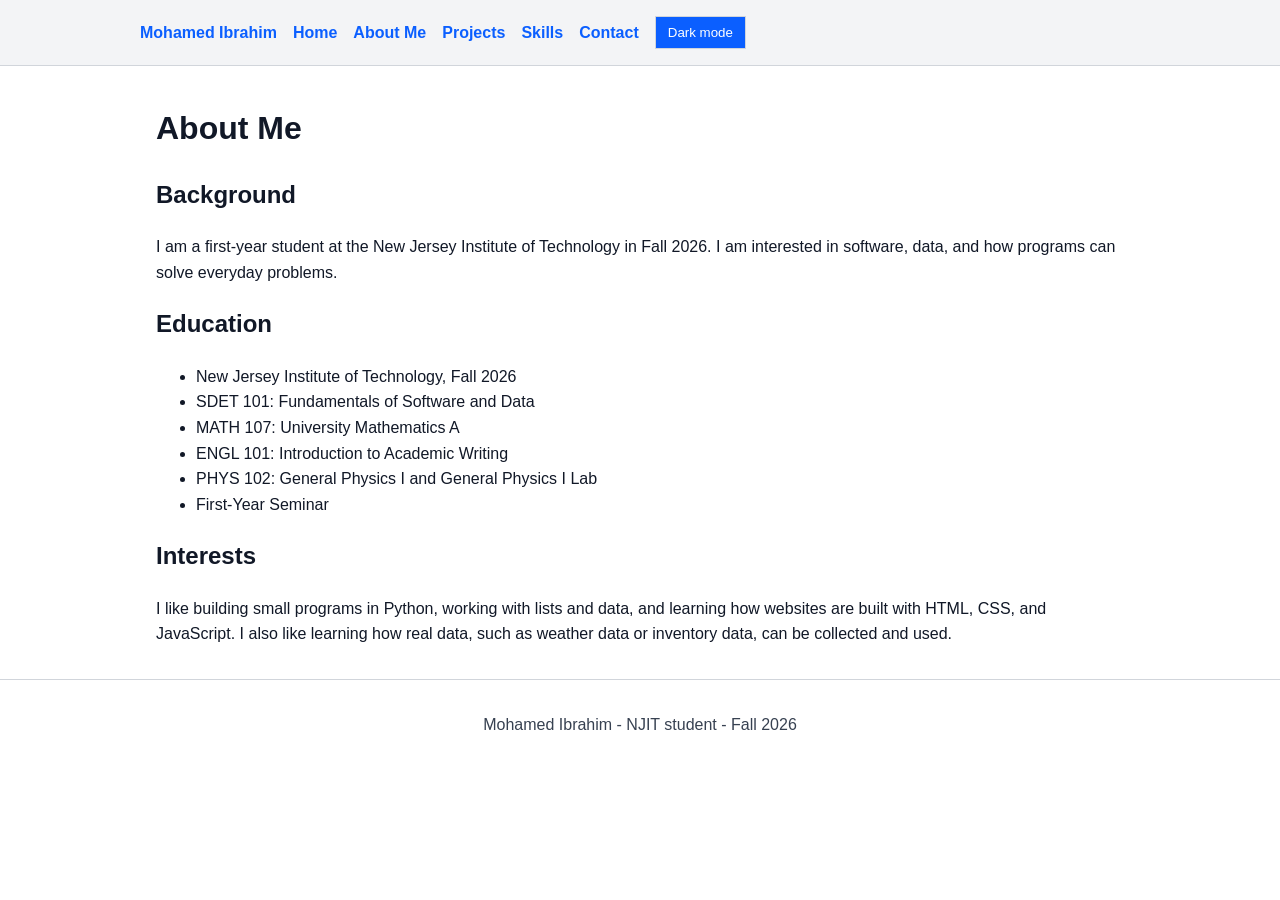
==== about.html @ d203141b "Initial portfolio site: five pages, stylesheet, script, and project images" ====
<!DOCTYPE html>
<html lang="en">
<head>
<meta charset="utf-8">
<meta name="viewport" content="width=device-width, initial-scale=1">
<title>Mohamed Ibrahim - About Me</title>
<link rel="stylesheet" href="styles.css">
<script src="script.js" defer></script>
</head>
<body>
<a class="skip-link" href="#main">Skip to main content</a>
<header>
<nav aria-label="Main navigation">
<a href="index.html">Mohamed Ibrahim</a>
<button class="menu-button" id="menu-button" aria-expanded="false" aria-controls="nav-links">Menu</button>
<ul class="nav-links" id="nav-links">
<li><a href="index.html">Home</a></li>
<li><a href="about.html">About Me</a></li>
<li><a href="projects.html">Projects</a></li>
<li><a href="skills.html">Skills</a></li>
<li><a href="contact.html">Contact</a></li>
</ul>
<button class="theme-button" id="theme-button">Dark mode</button>
</nav>
</header>
<main id="main">
<h1>About Me</h1>
<section>
<h2>Background</h2>
<p>I am a first-year student at the New Jersey Institute of Technology in Fall 2026. I am interested in software, data, and how programs can solve everyday problems.</p>
</section>
<section>
<h2>Education</h2>
<ul>
<li>New Jersey Institute of Technology, Fall 2026</li>
<li>SDET 101: Fundamentals of Software and Data</li>
<li>MATH 107: University Mathematics A</li>
<li>ENGL 101: Introduction to Academic Writing</li>
<li>PHYS 102: General Physics I and General Physics I Lab</li>
<li>First-Year Seminar</li>
</ul>
</section>
<section>
<h2>Interests</h2>
<p>I like building small programs in Python, working with lists and data, and learning how websites are built with HTML, CSS, and JavaScript. I also like learning how real data, such as weather data or inventory data, can be collected and used.</p>
</section>
</main>
<footer><p>Mohamed Ibrahim - NJIT student - Fall 2026</p></footer>
</body>
</html>
---- styles.css ----
:root{--bg:#ffffff;--text:#111827;--muted:#374151;--accent:#0b5fff;--card:#f3f4f6;--border:#d1d5db}
body.dark{--bg:#111827;--text:#f9fafb;--muted:#d1d5db;--accent:#93c5fd;--card:#1f2937;--border:#4b5563}
*{box-sizing:border-box}
body{margin:0;font-family:Arial,Helvetica,sans-serif;background:var(--bg);color:var(--text);line-height:1.6}
a{color:var(--accent)}
a:focus,button:focus,input:focus,textarea:focus{outline:3px solid #f59e0b;outline-offset:2px}
.skip-link{position:absolute;left:-9999px;top:auto}
.skip-link:focus{left:1rem;top:1rem;background:var(--bg);padding:0.5rem}
header{background:var(--card);border-bottom:1px solid var(--border);padding:1rem}
nav{display:flex;gap:1rem;align-items:center;flex-wrap:wrap;max-width:1000px;margin:0 auto}
nav a{font-weight:bold;text-decoration:none}
nav a:hover,nav a:focus{text-decoration:underline}
.nav-links{display:flex;gap:1rem;flex-wrap:wrap;list-style:none;margin:0;padding:0}
.menu-button,.theme-button{margin-left:auto;background:var(--accent);color:#fff;border:1px solid var(--border);padding:0.5rem 0.75rem;cursor:pointer}
.theme-button{margin-left:0}
main{max-width:1000px;margin:0 auto;padding:1rem}
footer{border-top:1px solid var(--border);padding:1rem;text-align:center;color:var(--muted)}
.card{background:var(--card);border:1px solid var(--border);padding:1rem;margin:1rem 0}
img{max-width:100%;height:auto;display:block}
form label{display:block;margin-top:1rem}
form input,form textarea{width:100%;padding:0.5rem;margin-top:0.25rem}
form button{background:var(--accent);color:#fff;border:none;padding:0.75rem 1rem;cursor:pointer;margin-top:1rem}
.error{color:#b91c1c;font-weight:bold}
.success{color:#065f46;font-weight:bold}
body.dark .error{color:#fca5a5}
body.dark .success{color:#a7f3d0}
@media (max-width:700px){
  .nav-links{display:none;flex-direction:column;width:100%}
  .nav-links.open{display:flex}
  .menu-button{display:block}
  main{padding:0.75rem}
}
@media (min-width:701px){
  .menu-button{display:none}
}
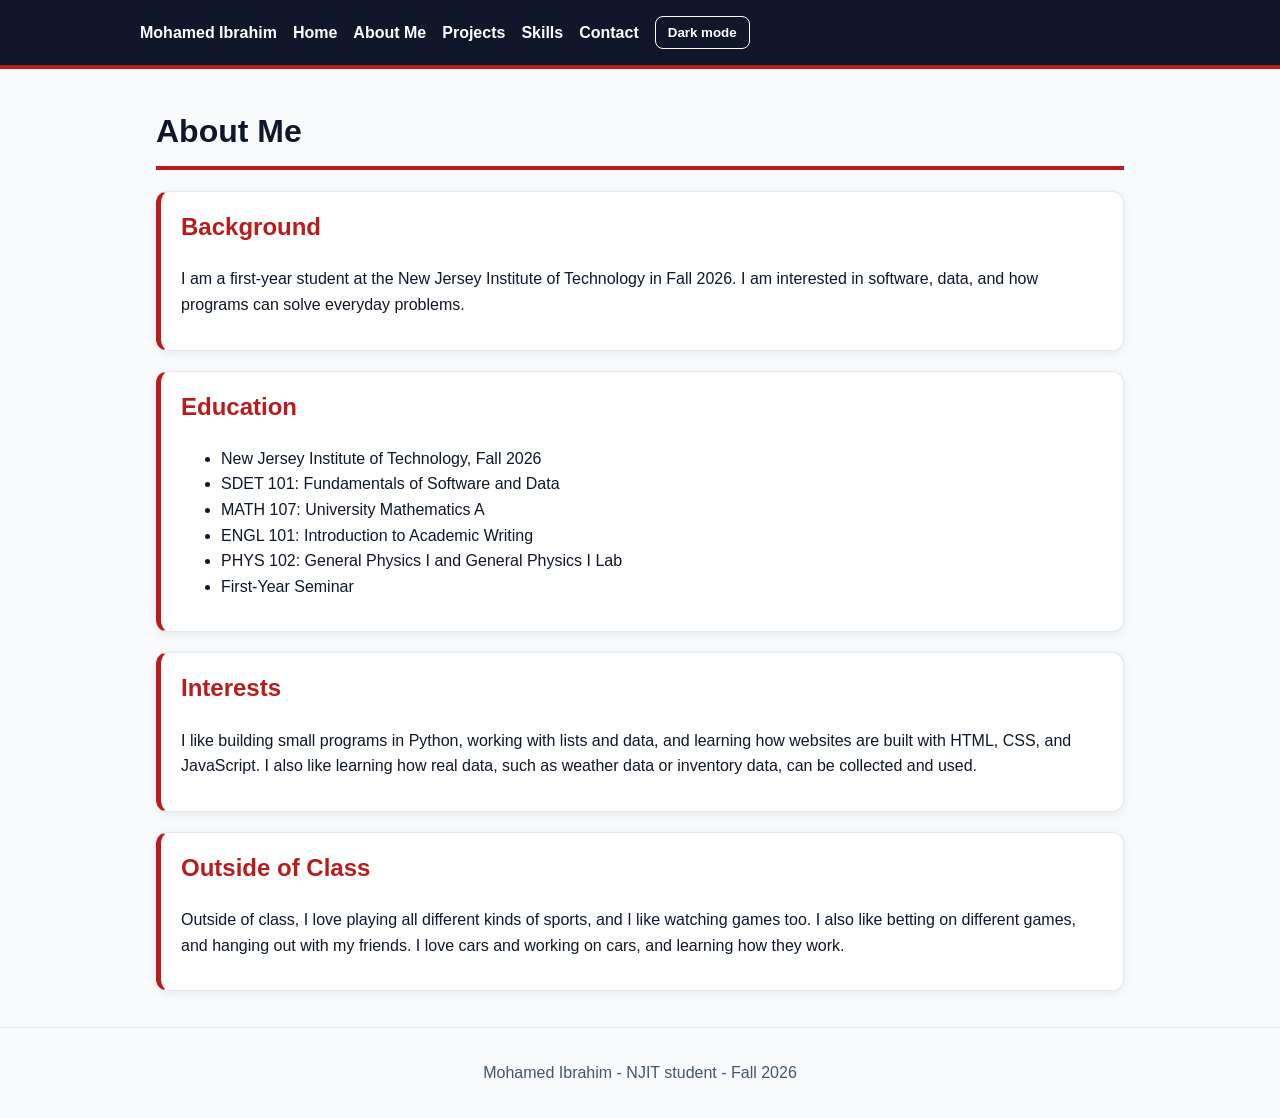
==== commit 68798867: "Add Outside of Class section and modern casual theme, Nov 9" ====
--- a/about.html
+++ b/about.html
@@ -44,6 +44,10 @@
 <h2>Interests</h2>
 <p>I like building small programs in Python, working with lists and data, and learning how websites are built with HTML, CSS, and JavaScript. I also like learning how real data, such as weather data or inventory data, can be collected and used.</p>
 </section>
+<section>
+<h2>Outside of Class</h2>
+<p>Outside of class, I love playing all different kinds of sports, and I like watching games too. I also like betting on different games, and hanging out with my friends. I love cars and working on cars, and learning how they work.</p>
+</section>
 </main>
 <footer><p>Mohamed Ibrahim - NJIT student - Fall 2026</p></footer>
 </body>
--- a/styles.css
+++ b/styles.css
@@ -1,25 +1,29 @@
-:root{--bg:#ffffff;--text:#111827;--muted:#374151;--accent:#0b5fff;--card:#f3f4f6;--border:#d1d5db}
-body.dark{--bg:#111827;--text:#f9fafb;--muted:#d1d5db;--accent:#93c5fd;--card:#1f2937;--border:#4b5563}
+:root{--bg:#f8fafc;--text:#0f172a;--muted:#475569;--accent:#b91c1c;--accent-light:#fee2e2;--card:#ffffff;--border:#e2e8f0;--header:#0f172a}
+body.dark{--bg:#0f172a;--text:#f8fafc;--muted:#cbd5e1;--accent:#f87171;--accent-light:#450a0a;--card:#1e293b;--border:#334155;--header:#020617}
 *{box-sizing:border-box}
 body{margin:0;font-family:Arial,Helvetica,sans-serif;background:var(--bg);color:var(--text);line-height:1.6}
 a{color:var(--accent)}
 a:focus,button:focus,input:focus,textarea:focus{outline:3px solid #f59e0b;outline-offset:2px}
 .skip-link{position:absolute;left:-9999px;top:auto}
 .skip-link:focus{left:1rem;top:1rem;background:var(--bg);padding:0.5rem}
-header{background:var(--card);border-bottom:1px solid var(--border);padding:1rem}
+header{background:var(--header);border-bottom:4px solid var(--accent);padding:1rem}
 nav{display:flex;gap:1rem;align-items:center;flex-wrap:wrap;max-width:1000px;margin:0 auto}
-nav a{font-weight:bold;text-decoration:none}
+nav a{font-weight:bold;text-decoration:none;color:#ffffff}
 nav a:hover,nav a:focus{text-decoration:underline}
 .nav-links{display:flex;gap:1rem;flex-wrap:wrap;list-style:none;margin:0;padding:0}
-.menu-button,.theme-button{margin-left:auto;background:var(--accent);color:#fff;border:1px solid var(--border);padding:0.5rem 0.75rem;cursor:pointer}
-.theme-button{margin-left:0}
+.nav-links a{color:#ffffff}
+.menu-button,.theme-button{margin-left:auto;background:var(--accent);color:#fff;border:1px solid var(--accent);border-radius:8px;padding:0.5rem 0.75rem;cursor:pointer;font-weight:bold}
+.theme-button{margin-left:0;background:transparent;border-color:#ffffff}
 main{max-width:1000px;margin:0 auto;padding:1rem}
+main h1{font-size:2rem;border-bottom:4px solid var(--accent);padding-bottom:0.5rem}
+main section{background:var(--card);border:1px solid var(--border);border-left:5px solid var(--accent);border-radius:12px;padding:1rem 1.25rem;margin:1.25rem 0;box-shadow:0 2px 8px rgba(15,23,42,0.08)}
+main section h2{margin-top:0;color:var(--accent)}
 footer{border-top:1px solid var(--border);padding:1rem;text-align:center;color:var(--muted)}
-.card{background:var(--card);border:1px solid var(--border);padding:1rem;margin:1rem 0}
-img{max-width:100%;height:auto;display:block}
+.card{background:var(--card);border:1px solid var(--border);border-radius:12px;padding:1rem;margin:1rem 0;box-shadow:0 2px 8px rgba(15,23,42,0.08)}
+img{max-width:100%;height:auto;display:block;border-radius:8px}
 form label{display:block;margin-top:1rem}
-form input,form textarea{width:100%;padding:0.5rem;margin-top:0.25rem}
-form button{background:var(--accent);color:#fff;border:none;padding:0.75rem 1rem;cursor:pointer;margin-top:1rem}
+form input,form textarea{width:100%;padding:0.5rem;margin-top:0.25rem;border:1px solid var(--border);border-radius:8px;background:var(--card);color:var(--text)}
+form button{background:var(--accent);color:#fff;border:none;border-radius:8px;padding:0.75rem 1rem;cursor:pointer;margin-top:1rem;font-weight:bold}
 .error{color:#b91c1c;font-weight:bold}
 .success{color:#065f46;font-weight:bold}
 body.dark .error{color:#fca5a5}
@@ -29,6 +33,7 @@
   .nav-links.open{display:flex}
   .menu-button{display:block}
   main{padding:0.75rem}
+  main h1{font-size:1.6rem}
 }
 @media (min-width:701px){
   .menu-button{display:none}
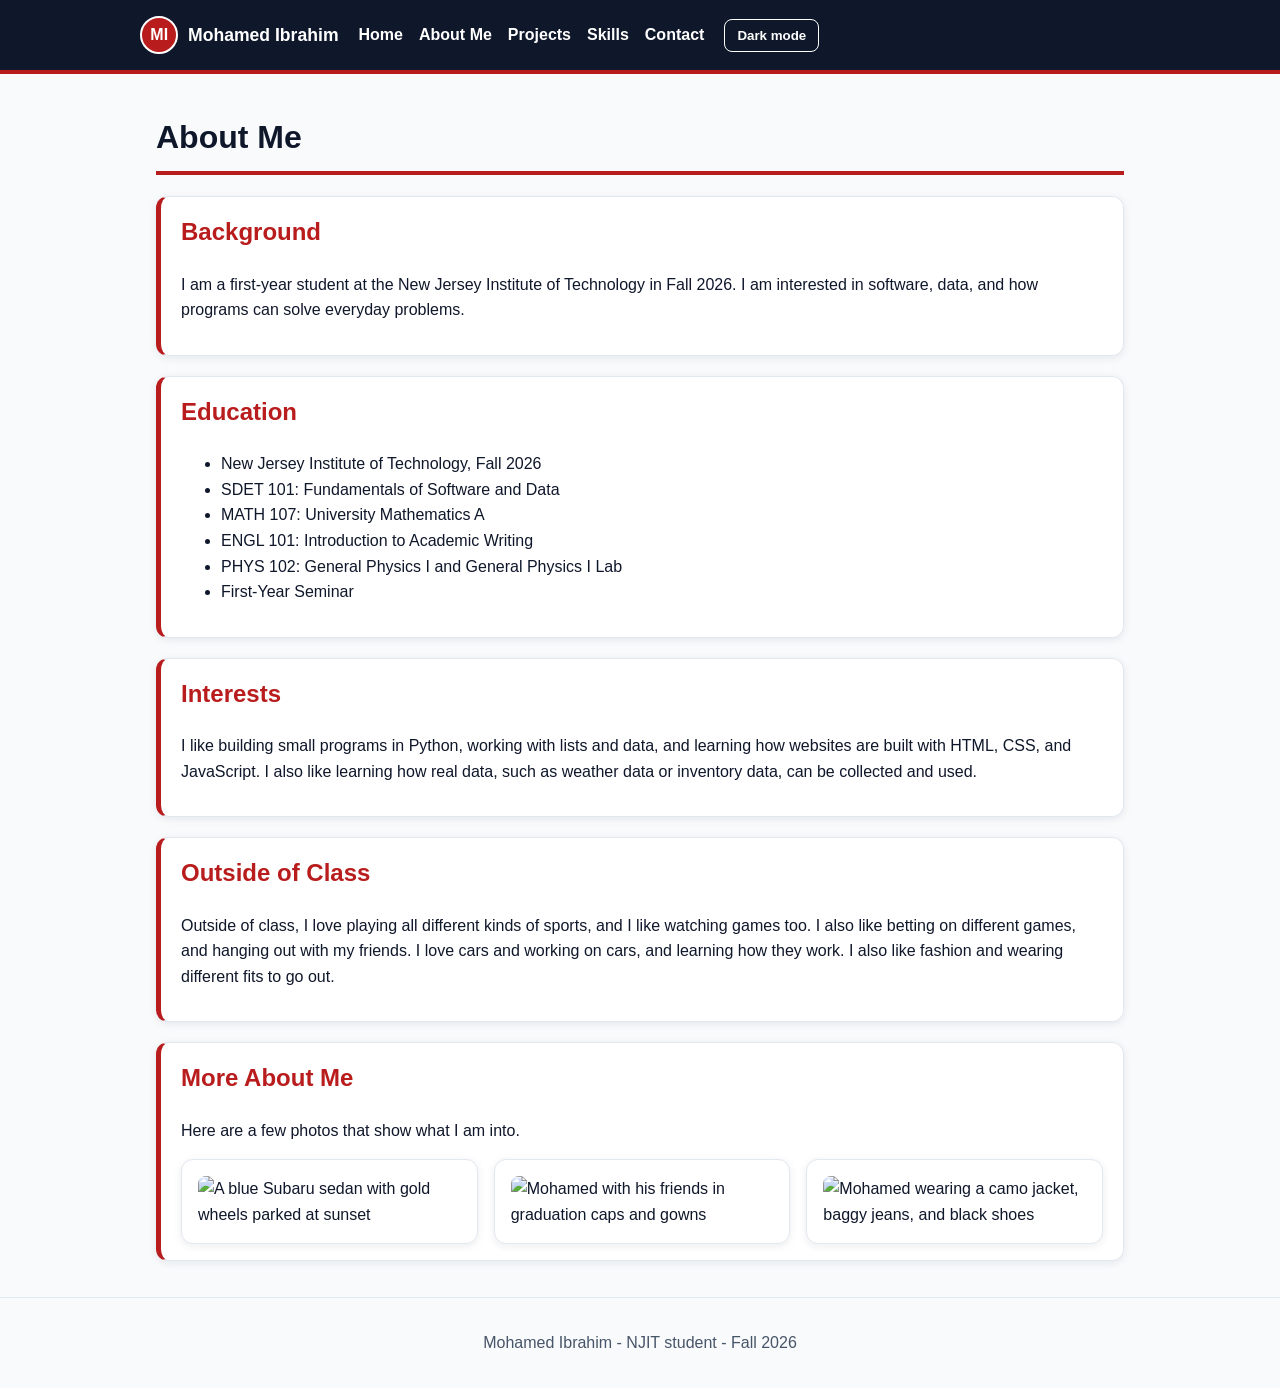
==== commit 676c6c83: "Add MI logo, photos, and fashion line, Nov 9" ====
--- a/about.html
+++ b/about.html
@@ -11,7 +11,7 @@
 <a class="skip-link" href="#main">Skip to main content</a>
 <header>
 <nav aria-label="Main navigation">
-<a href="index.html">Mohamed Ibrahim</a>
+<a class="logo" href="index.html"><span class="logo-mark" aria-hidden="true">MI</span> Mohamed Ibrahim</a>
 <button class="menu-button" id="menu-button" aria-expanded="false" aria-controls="nav-links">Menu</button>
 <ul class="nav-links" id="nav-links">
 <li><a href="index.html">Home</a></li>
@@ -46,7 +46,22 @@
 </section>
 <section>
 <h2>Outside of Class</h2>
-<p>Outside of class, I love playing all different kinds of sports, and I like watching games too. I also like betting on different games, and hanging out with my friends. I love cars and working on cars, and learning how they work.</p>
+<p>Outside of class, I love playing all different kinds of sports, and I like watching games too. I also like betting on different games, and hanging out with my friends. I love cars and working on cars, and learning how they work. I also like fashion and wearing different fits to go out.</p>
+</section>
+<section>
+<h2>More About Me</h2>
+<p>Here are a few photos that show what I am into.</p>
+<div class="photo-grid">
+<figure class="card">
+<img src="images/car.jpg" alt="A blue Subaru sedan with gold wheels parked at sunset">
+</figure>
+<figure class="card">
+<img src="images/graduation-friends.jpg" alt="Mohamed with his friends in graduation caps and gowns">
+</figure>
+<figure class="card">
+<img src="images/fashion-fit.jpg" alt="Mohamed wearing a camo jacket, baggy jeans, and black shoes">
+</figure>
+</div>
 </section>
 </main>
 <footer><p>Mohamed Ibrahim - NJIT student - Fall 2026</p></footer>
--- a/styles.css
+++ b/styles.css
@@ -7,10 +7,12 @@
 .skip-link{position:absolute;left:-9999px;top:auto}
 .skip-link:focus{left:1rem;top:1rem;background:var(--bg);padding:0.5rem}
 header{background:var(--header);border-bottom:4px solid var(--accent);padding:1rem}
-nav{display:flex;gap:1rem;align-items:center;flex-wrap:wrap;max-width:1000px;margin:0 auto}
+nav{display:flex;gap:1.25rem;align-items:center;flex-wrap:wrap;max-width:1000px;margin:0 auto;justify-content:flex-start}
 nav a{font-weight:bold;text-decoration:none;color:#ffffff}
 nav a:hover,nav a:focus{text-decoration:underline}
-.nav-links{display:flex;gap:1rem;flex-wrap:wrap;list-style:none;margin:0;padding:0}
+.logo{display:flex;align-items:center;gap:0.6rem;font-size:1.1rem}
+.logo-mark{display:inline-flex;align-items:center;justify-content:center;width:2.4rem;height:2.4rem;border-radius:50%;background:var(--accent);color:#ffffff;font-weight:bold;font-size:1rem;border:2px solid #ffffff;flex-shrink:0}
+.nav-links{display:flex;gap:1rem;flex-wrap:wrap;list-style:none;margin:0;padding:0;justify-content:flex-start}
 .nav-links a{color:#ffffff}
 .menu-button,.theme-button{margin-left:auto;background:var(--accent);color:#fff;border:1px solid var(--accent);border-radius:8px;padding:0.5rem 0.75rem;cursor:pointer;font-weight:bold}
 .theme-button{margin-left:0;background:transparent;border-color:#ffffff}
@@ -20,6 +22,9 @@
 main section h2{margin-top:0;color:var(--accent)}
 footer{border-top:1px solid var(--border);padding:1rem;text-align:center;color:var(--muted)}
 .card{background:var(--card);border:1px solid var(--border);border-radius:12px;padding:1rem;margin:1rem 0;box-shadow:0 2px 8px rgba(15,23,42,0.08)}
+.photo-grid{display:grid;grid-template-columns:repeat(3,1fr);gap:1rem}
+.photo-grid figure{margin:0}
+.image-caption{color:var(--muted);margin-top:0.5rem}
 img{max-width:100%;height:auto;display:block;border-radius:8px}
 form label{display:block;margin-top:1rem}
 form input,form textarea{width:100%;padding:0.5rem;margin-top:0.25rem;border:1px solid var(--border);border-radius:8px;background:var(--card);color:var(--text)}
@@ -34,6 +39,7 @@
   .menu-button{display:block}
   main{padding:0.75rem}
   main h1{font-size:1.6rem}
+  .photo-grid{grid-template-columns:1fr}
 }
 @media (min-width:701px){
   .menu-button{display:none}
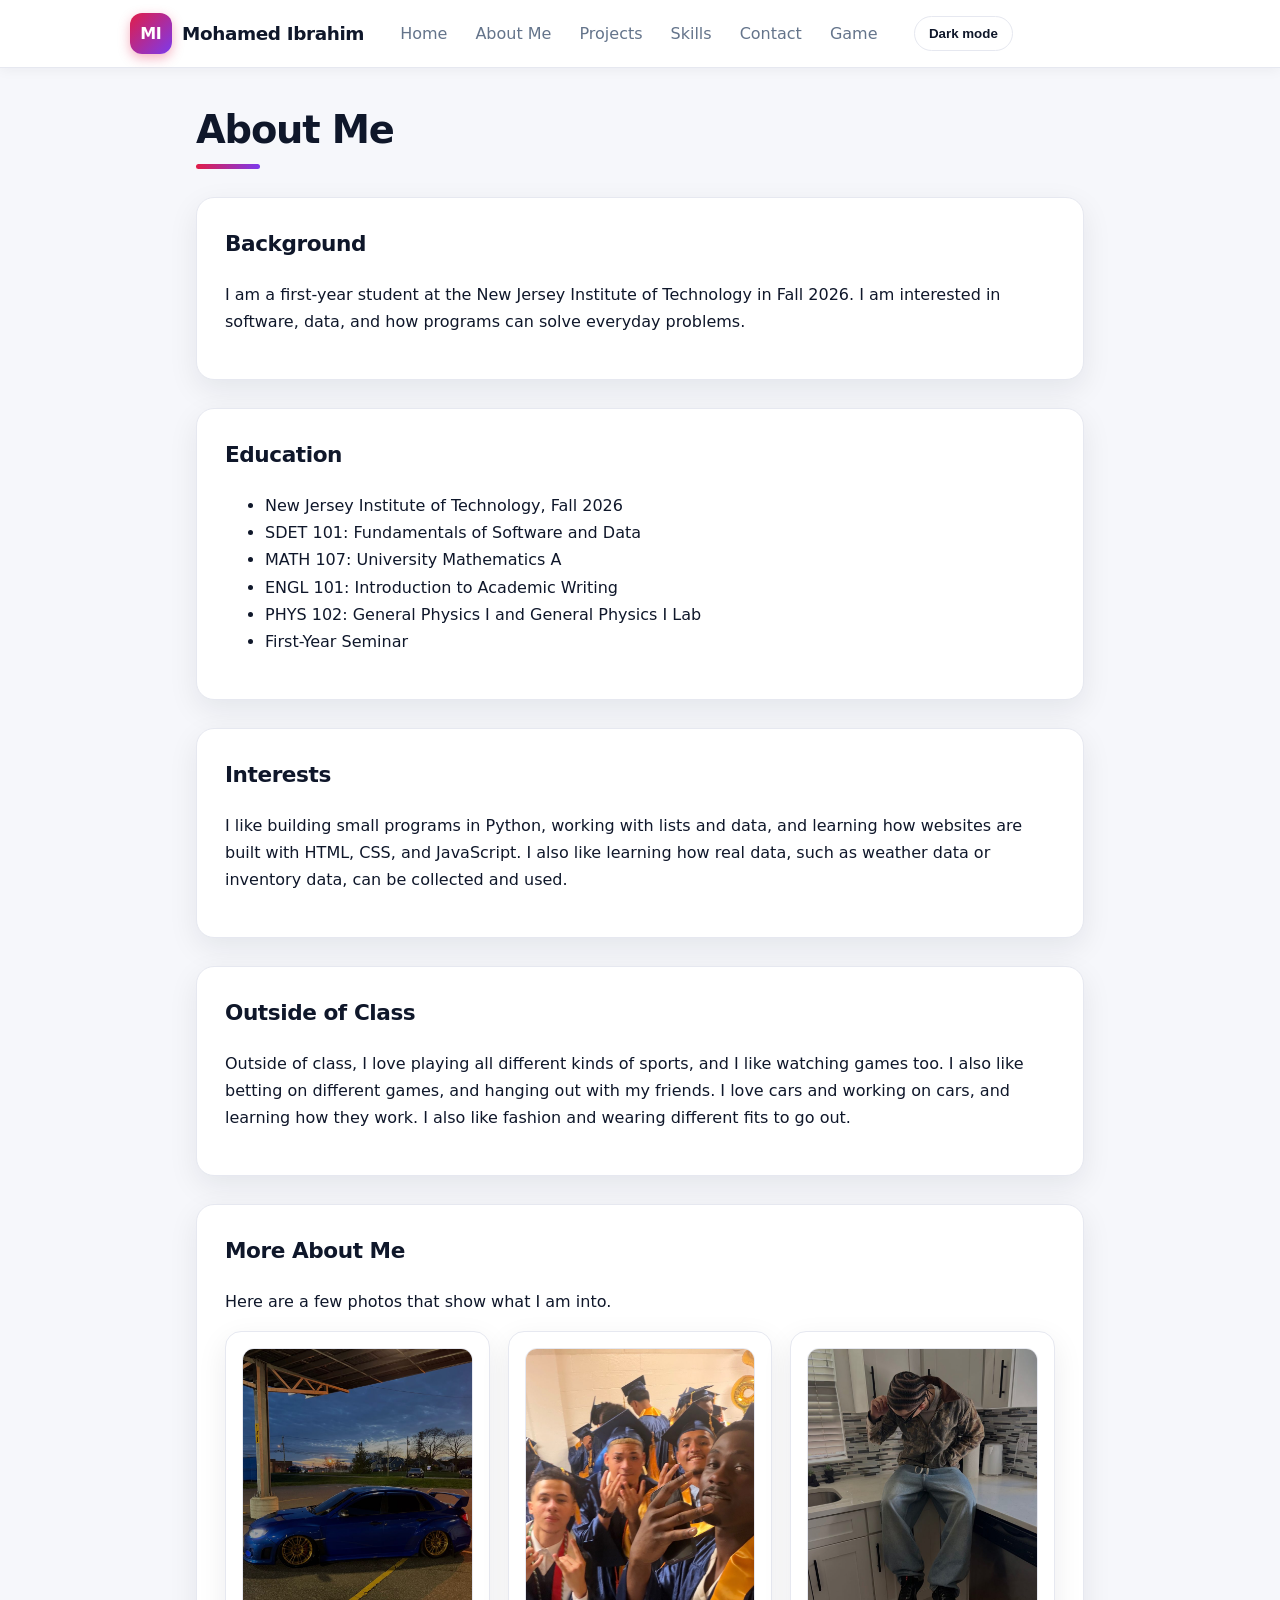
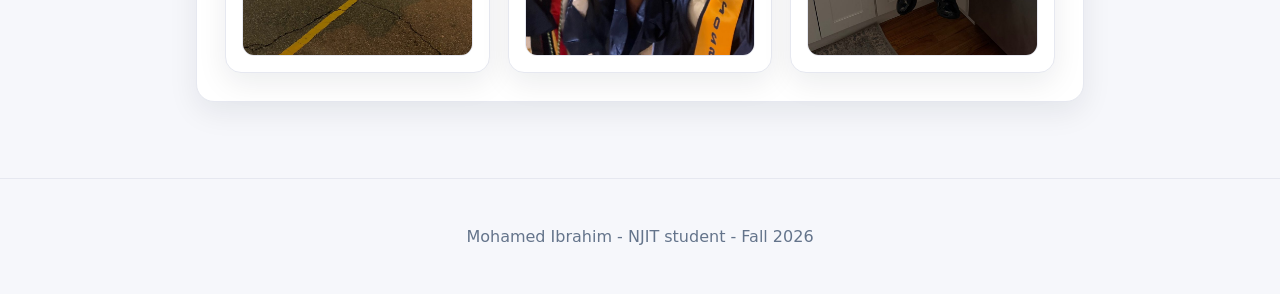
==== commit 44b88482: "Add Game page with two games and fix Projects pictures, Nov 9" ====
--- a/about.html
+++ b/about.html
@@ -19,6 +19,7 @@
 <li><a href="projects.html">Projects</a></li>
 <li><a href="skills.html">Skills</a></li>
 <li><a href="contact.html">Contact</a></li>
+<li><a href="game.html">Game</a></li>
 </ul>
 <button class="theme-button" id="theme-button">Dark mode</button>
 </nav>
--- a/styles.css
+++ b/styles.css
@@ -1,34 +1,46 @@
-:root{--bg:#f8fafc;--text:#0f172a;--muted:#475569;--accent:#b91c1c;--accent-light:#fee2e2;--card:#ffffff;--border:#e2e8f0;--header:#0f172a}
-body.dark{--bg:#0f172a;--text:#f8fafc;--muted:#cbd5e1;--accent:#f87171;--accent-light:#450a0a;--card:#1e293b;--border:#334155;--header:#020617}
+:root{--bg:#f6f7fb;--text:#0f172a;--muted:#64748b;--accent:#e11d48;--accent2:#1d4ed8;--card:#ffffff;--border:#e6e8f0;--header:#ffffff;--shadow:0 10px 30px rgba(15,23,42,0.08)}
+body.dark{--bg:#0b1220;--text:#f1f5f9;--muted:#94a3b8;--accent:#fb7185;--accent2:#93c5fd;--card:#111c33;--border:#24344f;--header:#0b1220;--shadow:0 10px 30px rgba(0,0,0,0.35)}
 *{box-sizing:border-box}
-body{margin:0;font-family:Arial,Helvetica,sans-serif;background:var(--bg);color:var(--text);line-height:1.6}
-a{color:var(--accent)}
+body{margin:0;font-family:system-ui,-apple-system,"Segoe UI",Arial,Helvetica,sans-serif;background:var(--bg);color:var(--text);line-height:1.7}
+a{color:var(--accent2)}
 a:focus,button:focus,input:focus,textarea:focus{outline:3px solid #f59e0b;outline-offset:2px}
 .skip-link{position:absolute;left:-9999px;top:auto}
 .skip-link:focus{left:1rem;top:1rem;background:var(--bg);padding:0.5rem}
-header{background:var(--header);border-bottom:4px solid var(--accent);padding:1rem}
-nav{display:flex;gap:1.25rem;align-items:center;flex-wrap:wrap;max-width:1000px;margin:0 auto;justify-content:flex-start}
-nav a{font-weight:bold;text-decoration:none;color:#ffffff}
+header{background:var(--header);border-bottom:1px solid var(--border);padding:0.8rem 1rem;position:sticky;top:0;z-index:10;box-shadow:0 2px 12px rgba(15,23,42,0.05)}
+nav{display:flex;gap:1.5rem;align-items:center;flex-wrap:wrap;max-width:1020px;margin:0 auto;justify-content:flex-start}
+nav a{font-weight:600;text-decoration:none;color:var(--text)}
 nav a:hover,nav a:focus{text-decoration:underline}
-.logo{display:flex;align-items:center;gap:0.6rem;font-size:1.1rem}
-.logo-mark{display:inline-flex;align-items:center;justify-content:center;width:2.4rem;height:2.4rem;border-radius:50%;background:var(--accent);color:#ffffff;font-weight:bold;font-size:1rem;border:2px solid #ffffff;flex-shrink:0}
-.nav-links{display:flex;gap:1rem;flex-wrap:wrap;list-style:none;margin:0;padding:0;justify-content:flex-start}
-.nav-links a{color:#ffffff}
-.menu-button,.theme-button{margin-left:auto;background:var(--accent);color:#fff;border:1px solid var(--accent);border-radius:8px;padding:0.5rem 0.75rem;cursor:pointer;font-weight:bold}
-.theme-button{margin-left:0;background:transparent;border-color:#ffffff}
-main{max-width:1000px;margin:0 auto;padding:1rem}
-main h1{font-size:2rem;border-bottom:4px solid var(--accent);padding-bottom:0.5rem}
-main section{background:var(--card);border:1px solid var(--border);border-left:5px solid var(--accent);border-radius:12px;padding:1rem 1.25rem;margin:1.25rem 0;box-shadow:0 2px 8px rgba(15,23,42,0.08)}
-main section h2{margin-top:0;color:var(--accent)}
-footer{border-top:1px solid var(--border);padding:1rem;text-align:center;color:var(--muted)}
-.card{background:var(--card);border:1px solid var(--border);border-radius:12px;padding:1rem;margin:1rem 0;box-shadow:0 2px 8px rgba(15,23,42,0.08)}
-.photo-grid{display:grid;grid-template-columns:repeat(3,1fr);gap:1rem}
-.photo-grid figure{margin:0}
+.logo{display:flex;align-items:center;gap:0.65rem;font-size:1.15rem;font-weight:700;letter-spacing:-0.02em}
+.logo-mark{display:inline-flex;align-items:center;justify-content:center;width:2.6rem;height:2.6rem;border-radius:12px;background:linear-gradient(135deg,#e11d48,#7c3aed);color:#ffffff;font-weight:800;font-size:1rem;flex-shrink:0;box-shadow:0 4px 12px rgba(225,29,72,0.35)}
+.nav-links{display:flex;gap:0.25rem;flex-wrap:wrap;list-style:none;margin:0;padding:0;justify-content:flex-start}
+.nav-links a{color:var(--muted);font-weight:500;padding:0.45rem 0.75rem;border-radius:999px}
+.nav-links a:hover{color:var(--text);background:var(--card);text-decoration:none}
+.menu-button,.theme-button{margin-left:auto;background:linear-gradient(135deg,#e11d48,#7c3aed);color:#fff;border:none;border-radius:999px;padding:0.55rem 0.9rem;cursor:pointer;font-weight:600}
+.theme-button{margin-left:0;background:var(--card);color:var(--text);border:1px solid var(--border)}
+main{max-width:920px;margin:0 auto;padding:2.5rem 1rem 3rem}
+main h1{font-size:2.4rem;line-height:1.15;letter-spacing:-0.03em;margin:0 0 0.5rem}
+main h1::after{content:"";display:block;width:64px;height:5px;border-radius:999px;background:linear-gradient(90deg,#e11d48,#7c3aed);margin-top:0.75rem}
+main section{background:var(--card);border:1px solid var(--border);border-radius:18px;padding:1.75rem;margin:1.75rem 0;box-shadow:var(--shadow)}
+main section h2{margin-top:0;font-size:1.35rem;letter-spacing:-0.02em}
+footer{border-top:1px solid var(--border);padding:1.75rem;text-align:center;color:var(--muted)}
+.card{background:var(--card);border:1px solid var(--border);border-radius:16px;padding:1rem;margin:1rem 0;box-shadow:var(--shadow);transition:transform 0.2s ease,box-shadow 0.2s ease}
+.card:hover{transform:translateY(-3px)}
+.photo-grid{display:grid;grid-template-columns:repeat(3,1fr);gap:1.1rem}
+.photo-grid figure{margin:0;overflow:hidden}
+.photo-grid img{transition:transform 0.3s ease}
+.photo-grid figure:hover img{transform:scale(1.03)}
 .image-caption{color:var(--muted);margin-top:0.5rem}
-img{max-width:100%;height:auto;display:block;border-radius:8px}
-form label{display:block;margin-top:1rem}
-form input,form textarea{width:100%;padding:0.5rem;margin-top:0.25rem;border:1px solid var(--border);border-radius:8px;background:var(--card);color:var(--text)}
-form button{background:var(--accent);color:#fff;border:none;border-radius:8px;padding:0.75rem 1rem;cursor:pointer;margin-top:1rem;font-weight:bold}
+.lights{display:flex;gap:0.6rem;margin:1rem 0}
+.f1-light{width:2.2rem;height:2.2rem;border-radius:50%;background:#334155;display:inline-block}
+.f1-light.on{background:#ef4444;box-shadow:0 0 12px #ef4444}
+.f1-light.go{background:#22c55e;box-shadow:0 0 12px #22c55e}
+img{max-width:100%;height:auto;display:block;border-radius:12px;object-fit:contain}
+main section img, .card img{width:100%;height:auto;object-fit:contain;border:1px solid var(--border)}
+.photo-grid figure{overflow:visible}
+form label{display:block;margin-top:1rem;font-weight:600}
+form input,form textarea{width:100%;padding:0.7rem 0.8rem;margin-top:0.35rem;border:1px solid var(--border);border-radius:10px;background:var(--bg);color:var(--text);font:inherit}
+form button{background:linear-gradient(135deg,#e11d48,#7c3aed);color:#fff;border:none;border-radius:999px;padding:0.8rem 1.4rem;cursor:pointer;margin-top:1rem;font-weight:700}
+main section button{background:linear-gradient(135deg,#e11d48,#7c3aed);color:#fff;border:none;border-radius:999px;padding:0.7rem 1.2rem;cursor:pointer;font-weight:700;margin:0.25rem}
 .error{color:#b91c1c;font-weight:bold}
 .success{color:#065f46;font-weight:bold}
 body.dark .error{color:#fca5a5}
@@ -37,8 +49,8 @@
   .nav-links{display:none;flex-direction:column;width:100%}
   .nav-links.open{display:flex}
   .menu-button{display:block}
-  main{padding:0.75rem}
-  main h1{font-size:1.6rem}
+  main{padding:1.5rem 0.9rem}
+  main h1{font-size:1.9rem}
   .photo-grid{grid-template-columns:1fr}
 }
 @media (min-width:701px){
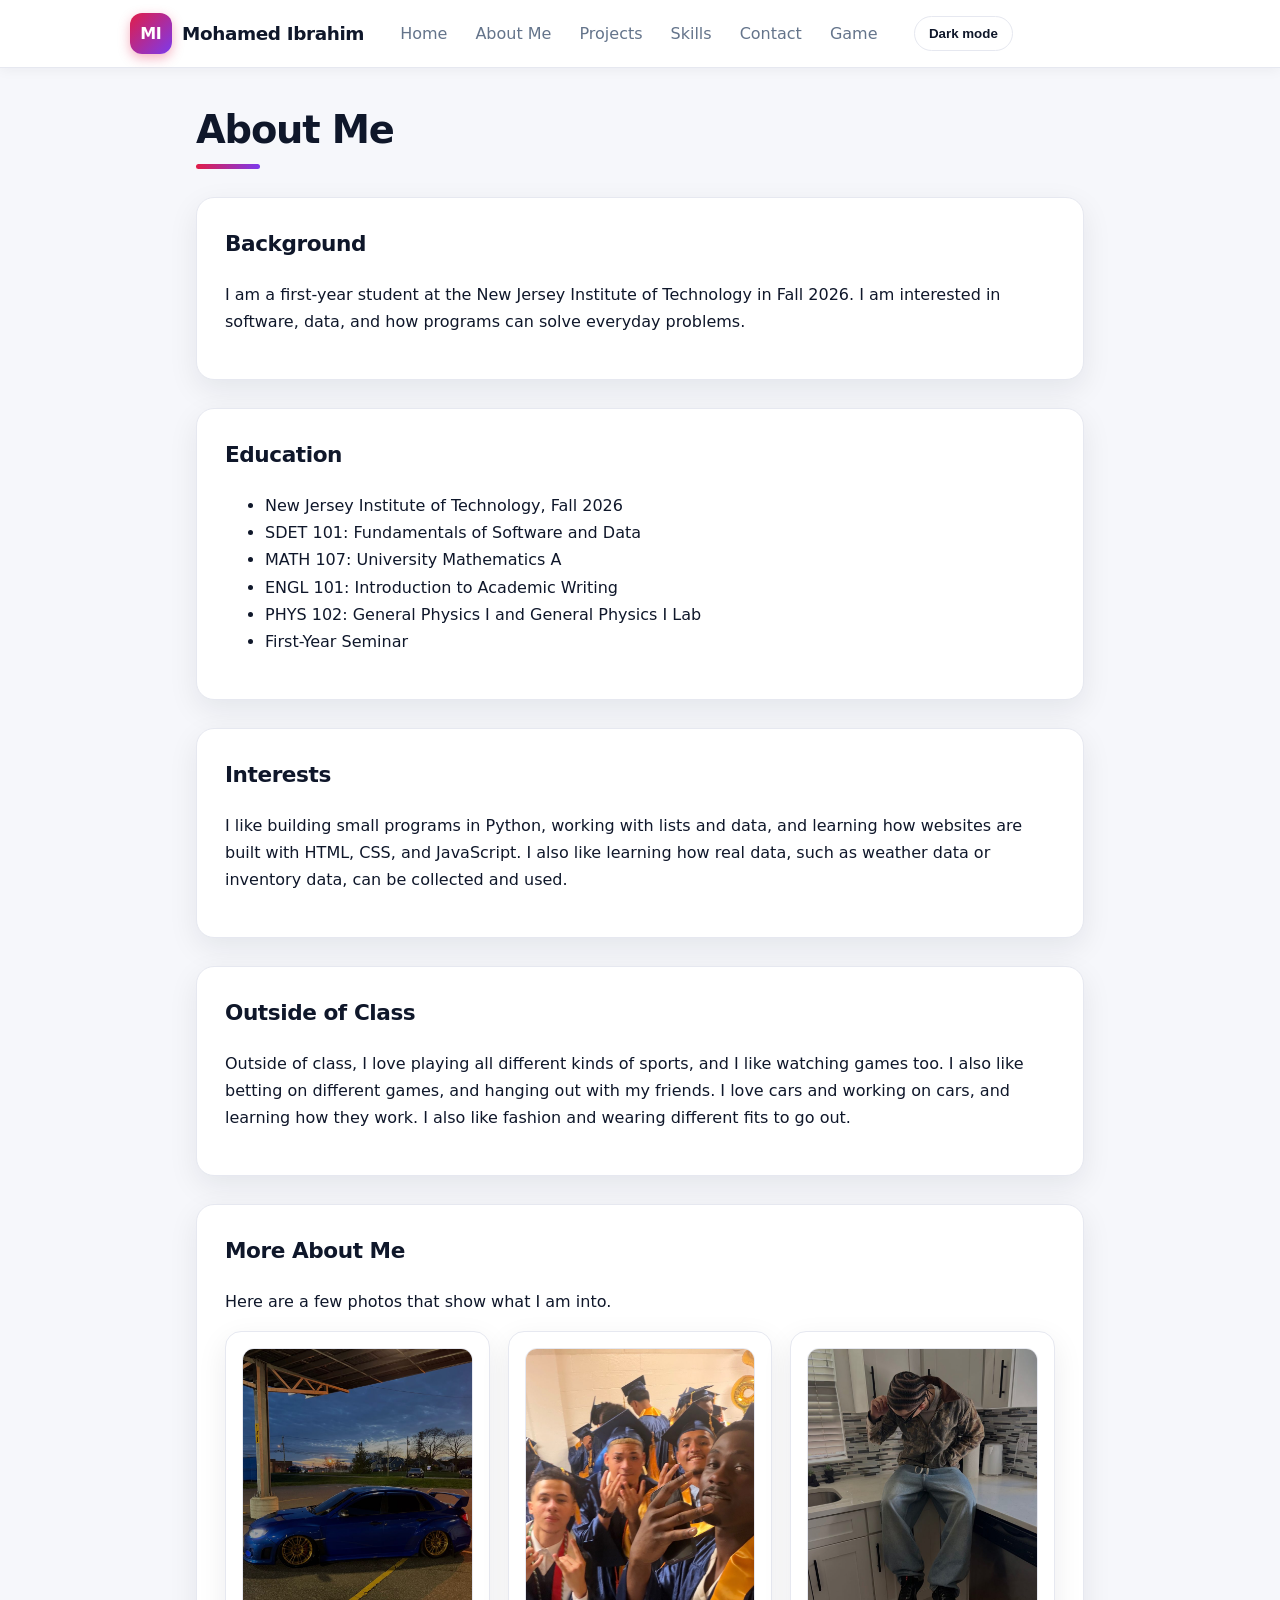
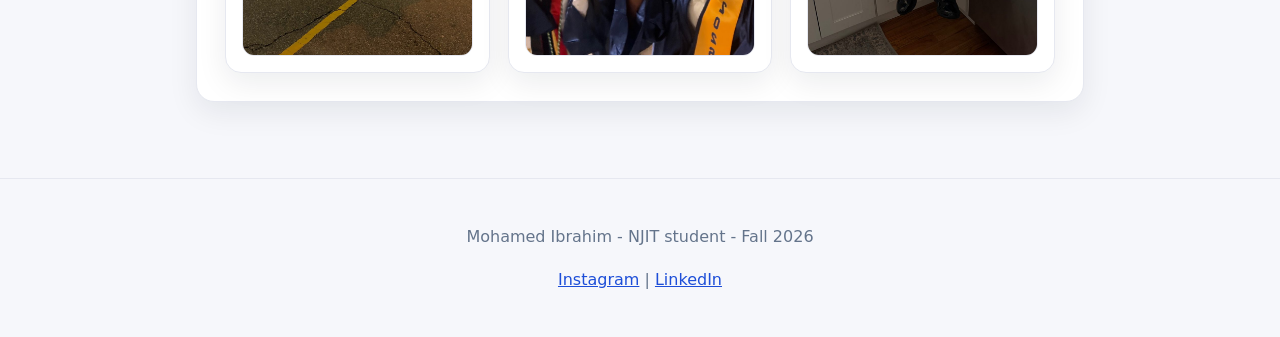
==== commit fc4bba8b: "Add Instagram and LinkedIn links, Nov 9" ====
--- a/about.html
+++ b/about.html
@@ -65,6 +65,6 @@
 </div>
 </section>
 </main>
-<footer><p>Mohamed Ibrahim - NJIT student - Fall 2026</p></footer>
+<footer><p>Mohamed Ibrahim - NJIT student - Fall 2026</p><p><a href="https://www.instagram.com/distinctlymo/">Instagram</a> | <a href="https://www.linkedin.com/in/mohamed-ibrahim-390871430">LinkedIn</a></p></footer>
 </body>
 </html>
--- a/styles.css
+++ b/styles.css
@@ -30,6 +30,16 @@
 .photo-grid img{transition:transform 0.3s ease}
 .photo-grid figure:hover img{transform:scale(1.03)}
 .image-caption{color:var(--muted);margin-top:0.5rem}
+.hero{background:linear-gradient(135deg,#e11d48,#7c3aed);color:#fff;border-radius:22px;padding:2.5rem 2rem;margin-bottom:2rem}
+.hero h1{color:#fff}
+.hero h1::after{background:#fff}
+.hero-tag{font-size:1.15rem;line-height:1.6}
+.hero-button{display:inline-block;background:#fff;color:#7c3aed;border-radius:999px;padding:0.8rem 1.4rem;font-weight:700;margin:0.25rem;text-decoration:none}
+.hero-button-light{background:transparent;color:#fff;border:2px solid #fff}
+.card-grid{display:grid;grid-template-columns:repeat(auto-fit,minmax(220px,1fr));gap:1rem;margin-top:1rem}
+.social-button{display:inline-block;background:linear-gradient(135deg,#e11d48,#7c3aed);color:#fff;border-radius:999px;padding:0.8rem 1.4rem;font-weight:700;margin:0.25rem;text-decoration:none}
+footer a{color:var(--accent2)}
+.card-grid .card{margin:0}
 .lights{display:flex;gap:0.6rem;margin:1rem 0}
 .f1-light{width:2.2rem;height:2.2rem;border-radius:50%;background:#334155;display:inline-block}
 .f1-light.on{background:#ef4444;box-shadow:0 0 12px #ef4444}
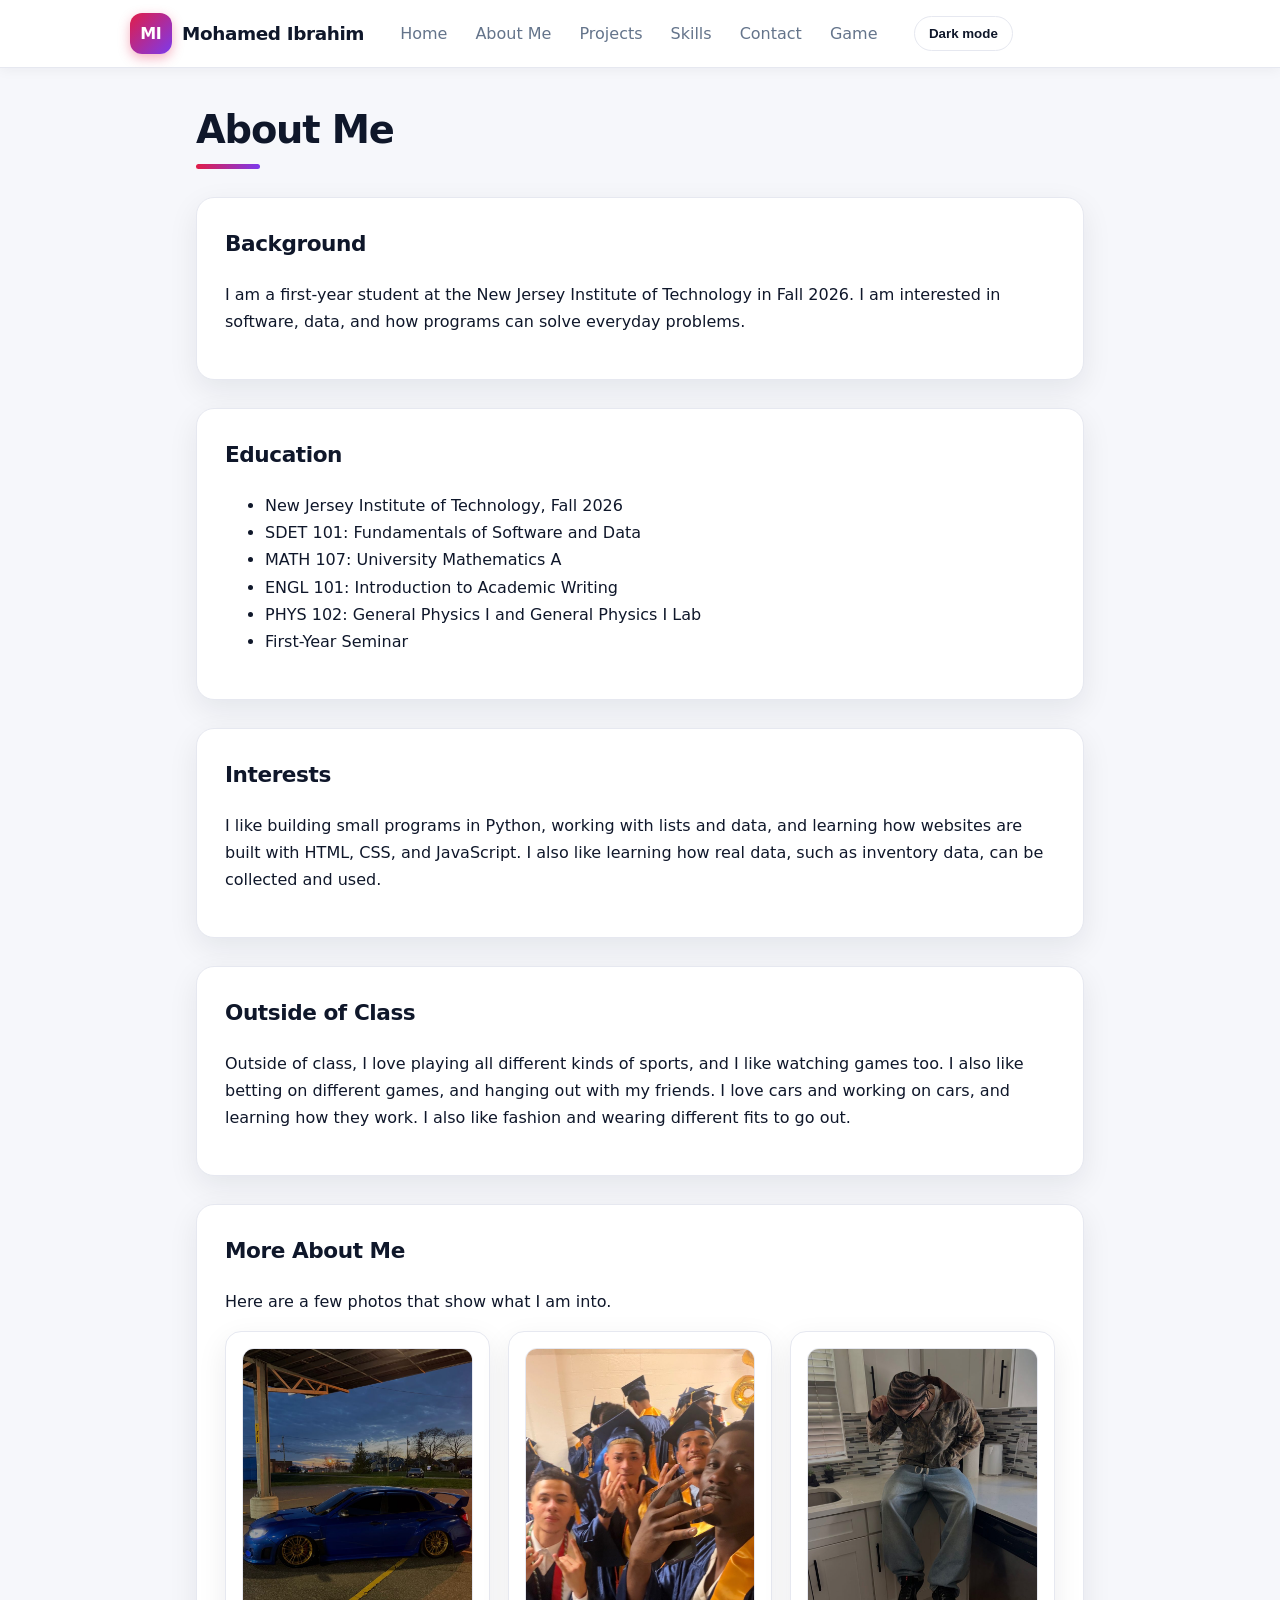
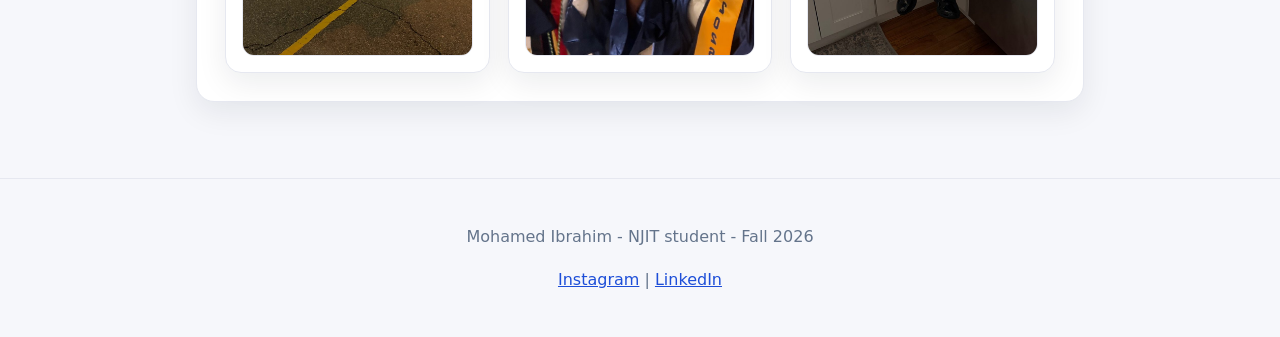
==== commit 9fa3e3d6: "Remove Weather Data Logger project, Nov 9" ====
--- a/about.html
+++ b/about.html
@@ -43,7 +43,7 @@
 </section>
 <section>
 <h2>Interests</h2>
-<p>I like building small programs in Python, working with lists and data, and learning how websites are built with HTML, CSS, and JavaScript. I also like learning how real data, such as weather data or inventory data, can be collected and used.</p>
+<p>I like building small programs in Python, working with lists and data, and learning how websites are built with HTML, CSS, and JavaScript. I also like learning how real data, such as inventory data, can be collected and used.</p>
 </section>
 <section>
 <h2>Outside of Class</h2>
